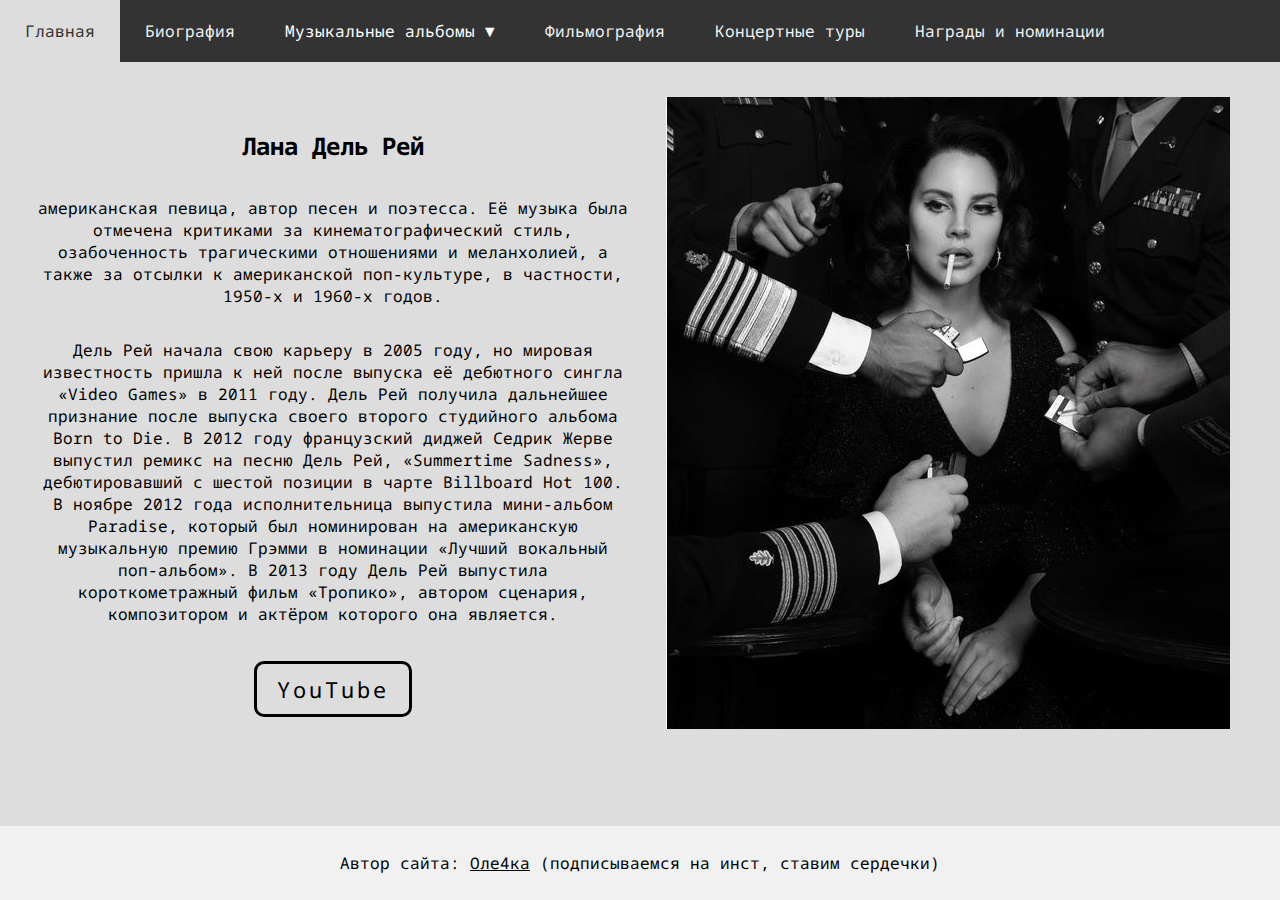
==== index.html @ f866b158 "Add files via upload" ====
<!DOCTYPE html>
<html lang="ru">
<head>
    <meta charset="UTF-8">
    <meta name="viewport" content="width=device-width, initial-scale=1.0">
    <title>Lana Del Ray</title>
    <link rel="shortcut icon" href="favicon.ico" type="image/x-icon">
    <link rel="stylesheet" href="css\style.css">
    <link rel="shortcut icon" href="img\favicon.ico">
    <style>
        .column {
           width: 50%;
        }
        .column p {
            text-align: center;
        }
    </style>
</head>
<body>
<div class="wrapper">
    <div class="nav">
        <a href="index.html" style="background-color: #ddd; color: #333">Главная</a>
        <a href="biography.html">Биография</a>
        <div class="dropdown">
            <button class="dropbtn"> Музыкальные альбомы &#9660;
            </button>
            <div class="dropdown-content">
              <a href="albums.html">Дискография</a>
              <a href="album1.html">Blue Banisters</a>
              <a href="album2.html">Chemtrails Over the Country Club</a>
              <a href="album3.html">Norman F*cking Rockwell!</a>
            </div>
          </div>
        <a href="filmography.html">Фильмография</a>
        <a href="concerts.html">Концертные туры</a>
        <a href="awards.html">Награды и номинации</a>
    </div>
      <div class="content">
        <div class="row">
            <div class="column">
                <h2>Лана Дель Рей</h2>
                <p>американская певица, автор песен и поэтесса. Её музыка была отмечена критиками за кинематографический стиль, озабоченность трагическими отношениями и меланхолией, а также за отсылки к американской поп-культуре, в частности, 1950-х и 1960-х годов.</p>
                <p>Дель Рей начала свою карьеру в 2005 году, но мировая известность пришла к ней после выпуска её дебютного сингла «Video Games» в 2011 году. Дель Рей получила дальнейшее признание после выпуска своего второго студийного альбома Born to Die. В 2012 году французский диджей Седрик Жерве  выпустил ремикс на песню Дель Рей, «Summertime Sadness», дебютировавший с шестой позиции в чарте Billboard Hot 100. В ноябре 2012 года исполнительница выпустила мини-альбом Paradise, который был номинирован на американскую музыкальную премию Грэмми в номинации «Лучший вокальный поп-альбом». В 2013 году Дель Рей выпустила короткометражный фильм «Тропико», автором сценария, композитором и актёром которого она является.</p>
                <a target="_blank" class="btn" href="https://www.youtube.com/channel/UCqk3CdGN_j8IR9z4uBbVPSg">YouTube</a>
            </div>
            <div class="column"><img src="img/main.jpg" alt=""></div>
        </div>
    </div>
      
      
    <div class="footer">
        <p>Автор сайта: <a href="https://www.instagram.com/olyamaii/" target="_blank">Оле4ка</a> (подписываемся на инст, ставим сердечки)</p>
    </div>
</div>
</body>
</html>
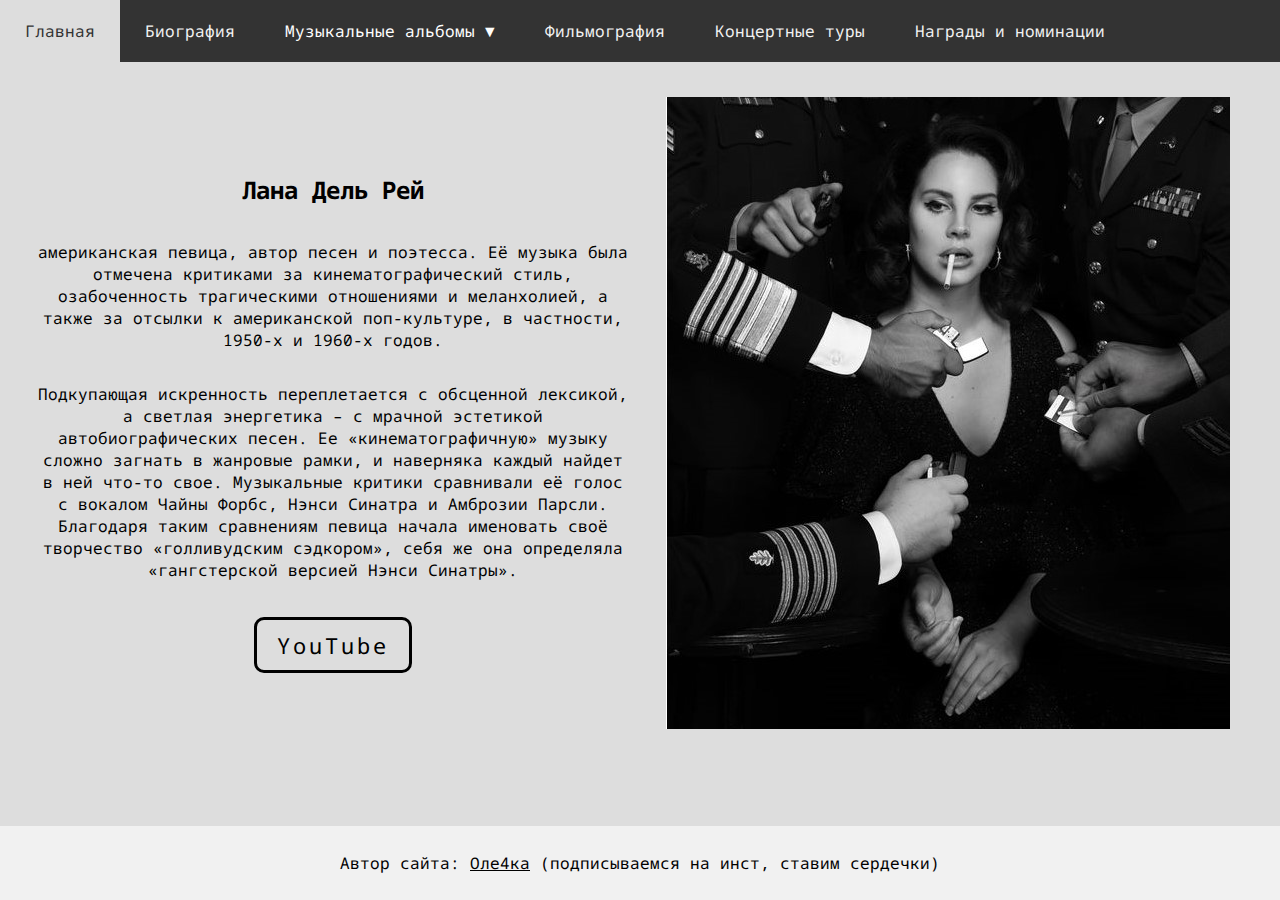
==== commit 47338f0a: "Update index.html" ====
--- a/index.html
+++ b/index.html
@@ -40,7 +40,7 @@
             <div class="column">
                 <h2>Лана Дель Рей</h2>
                 <p>американская певица, автор песен и поэтесса. Её музыка была отмечена критиками за кинематографический стиль, озабоченность трагическими отношениями и меланхолией, а также за отсылки к американской поп-культуре, в частности, 1950-х и 1960-х годов.</p>
-                <p>Дель Рей начала свою карьеру в 2005 году, но мировая известность пришла к ней после выпуска её дебютного сингла «Video Games» в 2011 году. Дель Рей получила дальнейшее признание после выпуска своего второго студийного альбома Born to Die. В 2012 году французский диджей Седрик Жерве  выпустил ремикс на песню Дель Рей, «Summertime Sadness», дебютировавший с шестой позиции в чарте Billboard Hot 100. В ноябре 2012 года исполнительница выпустила мини-альбом Paradise, который был номинирован на американскую музыкальную премию Грэмми в номинации «Лучший вокальный поп-альбом». В 2013 году Дель Рей выпустила короткометражный фильм «Тропико», автором сценария, композитором и актёром которого она является.</p>
+                <p>Подкупающая искренность переплетается с обсценной лексикой, а светлая энергетика &ndash; с мрачной эстетикой автобиографических песен. Ее «кинематографичную» музыку сложно загнать в жанровые рамки, и наверняка каждый найдет в ней что-то свое. Музыкальные критики сравнивали её голос с вокалом Чайны Форбс, Нэнси Синатра и Амброзии Парсли. Благодаря таким сравнениям певица начала именовать своё творчество «голливудским сэдкором», себя же она определяла «гангстерской версией Нэнси Синатры».</p>
                 <a target="_blank" class="btn" href="https://www.youtube.com/channel/UCqk3CdGN_j8IR9z4uBbVPSg">YouTube</a>
             </div>
             <div class="column"><img src="img/main.jpg" alt=""></div>
@@ -53,4 +53,4 @@
     </div>
 </div>
 </body>
-</html>+</html>
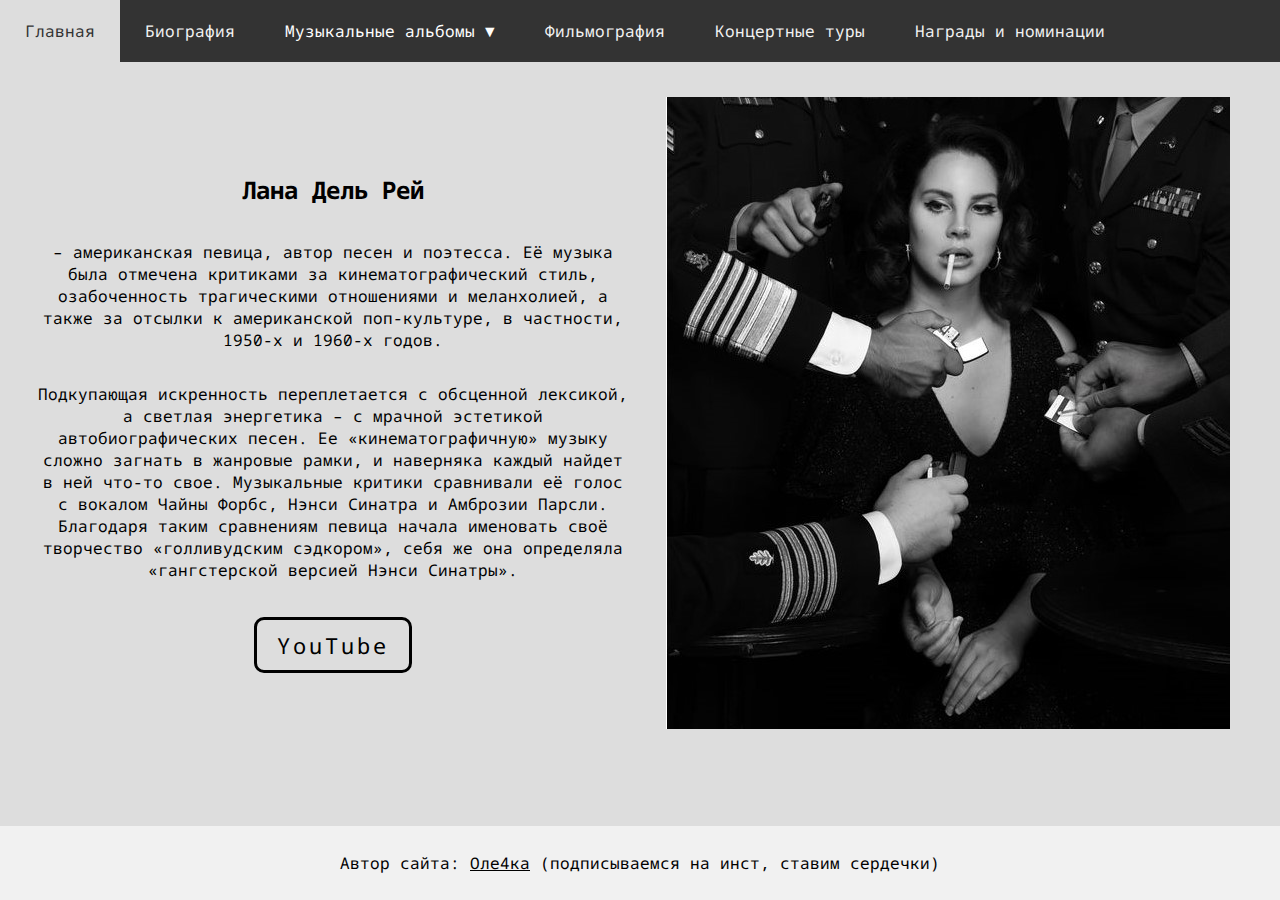
==== commit 56d6da72: "Update index.html" ====
--- a/index.html
+++ b/index.html
@@ -39,7 +39,7 @@
         <div class="row">
             <div class="column">
                 <h2>Лана Дель Рей</h2>
-                <p>американская певица, автор песен и поэтесса. Её музыка была отмечена критиками за кинематографический стиль, озабоченность трагическими отношениями и меланхолией, а также за отсылки к американской поп-культуре, в частности, 1950-х и 1960-х годов.</p>
+                <p>&ndash; американская певица, автор песен и поэтесса. Её музыка была отмечена критиками за кинематографический стиль, озабоченность трагическими отношениями и меланхолией, а также за отсылки к американской поп-культуре, в частности, 1950-х и 1960-х годов.</p>
                 <p>Подкупающая искренность переплетается с обсценной лексикой, а светлая энергетика &ndash; с мрачной эстетикой автобиографических песен. Ее «кинематографичную» музыку сложно загнать в жанровые рамки, и наверняка каждый найдет в ней что-то свое. Музыкальные критики сравнивали её голос с вокалом Чайны Форбс, Нэнси Синатра и Амброзии Парсли. Благодаря таким сравнениям певица начала именовать своё творчество «голливудским сэдкором», себя же она определяла «гангстерской версией Нэнси Синатры».</p>
                 <a target="_blank" class="btn" href="https://www.youtube.com/channel/UCqk3CdGN_j8IR9z4uBbVPSg">YouTube</a>
             </div>
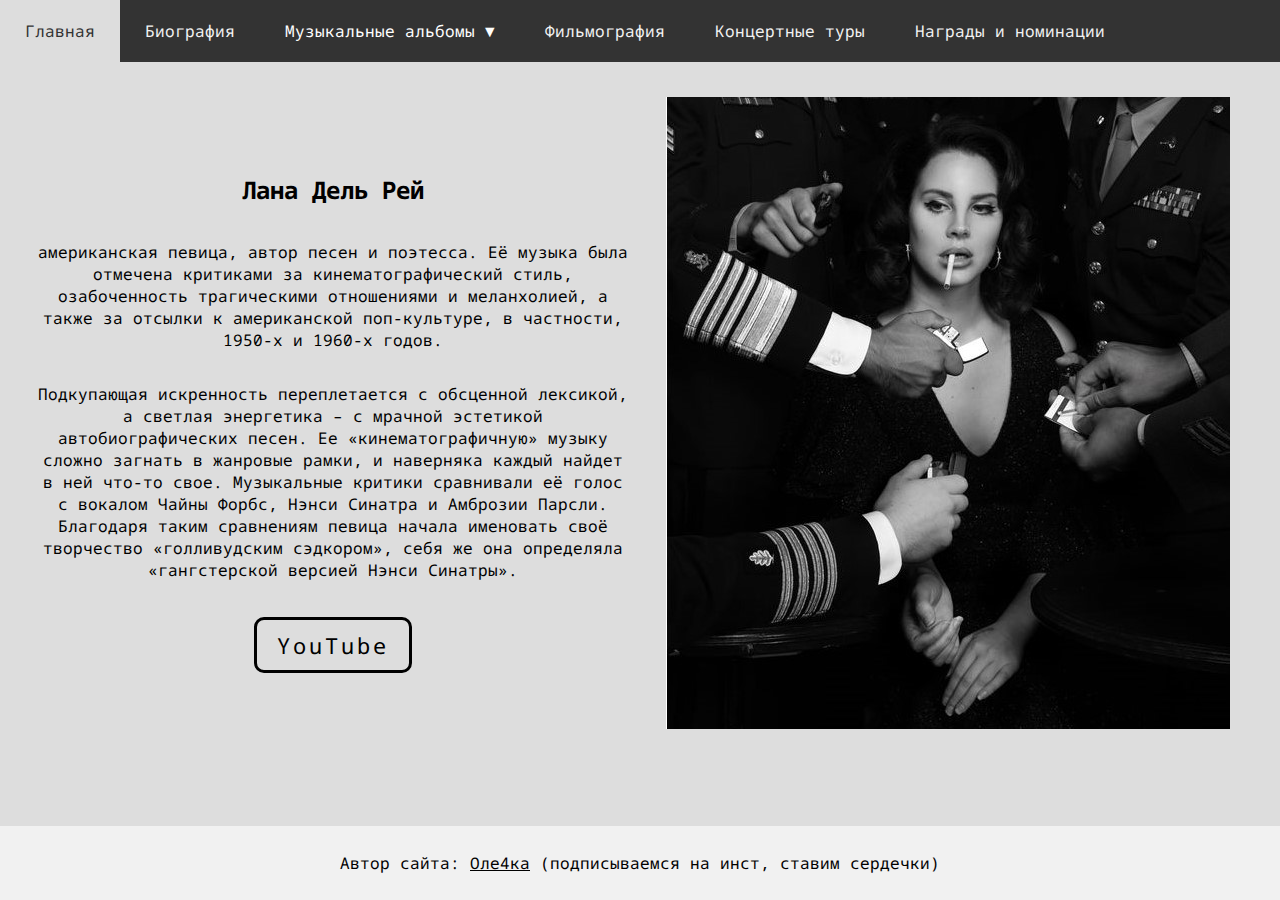
==== commit 59595c90: "Update index.html" ====
--- a/index.html
+++ b/index.html
@@ -39,7 +39,7 @@
         <div class="row">
             <div class="column">
                 <h2>Лана Дель Рей</h2>
-                <p>&ndash; американская певица, автор песен и поэтесса. Её музыка была отмечена критиками за кинематографический стиль, озабоченность трагическими отношениями и меланхолией, а также за отсылки к американской поп-культуре, в частности, 1950-х и 1960-х годов.</p>
+                <p>американская певица, автор песен и поэтесса. Её музыка была отмечена критиками за кинематографический стиль, озабоченность трагическими отношениями и меланхолией, а также за отсылки к американской поп-культуре, в частности, 1950-х и 1960-х годов.</p>
                 <p>Подкупающая искренность переплетается с обсценной лексикой, а светлая энергетика &ndash; с мрачной эстетикой автобиографических песен. Ее «кинематографичную» музыку сложно загнать в жанровые рамки, и наверняка каждый найдет в ней что-то свое. Музыкальные критики сравнивали её голос с вокалом Чайны Форбс, Нэнси Синатра и Амброзии Парсли. Благодаря таким сравнениям певица начала именовать своё творчество «голливудским сэдкором», себя же она определяла «гангстерской версией Нэнси Синатры».</p>
                 <a target="_blank" class="btn" href="https://www.youtube.com/channel/UCqk3CdGN_j8IR9z4uBbVPSg">YouTube</a>
             </div>
